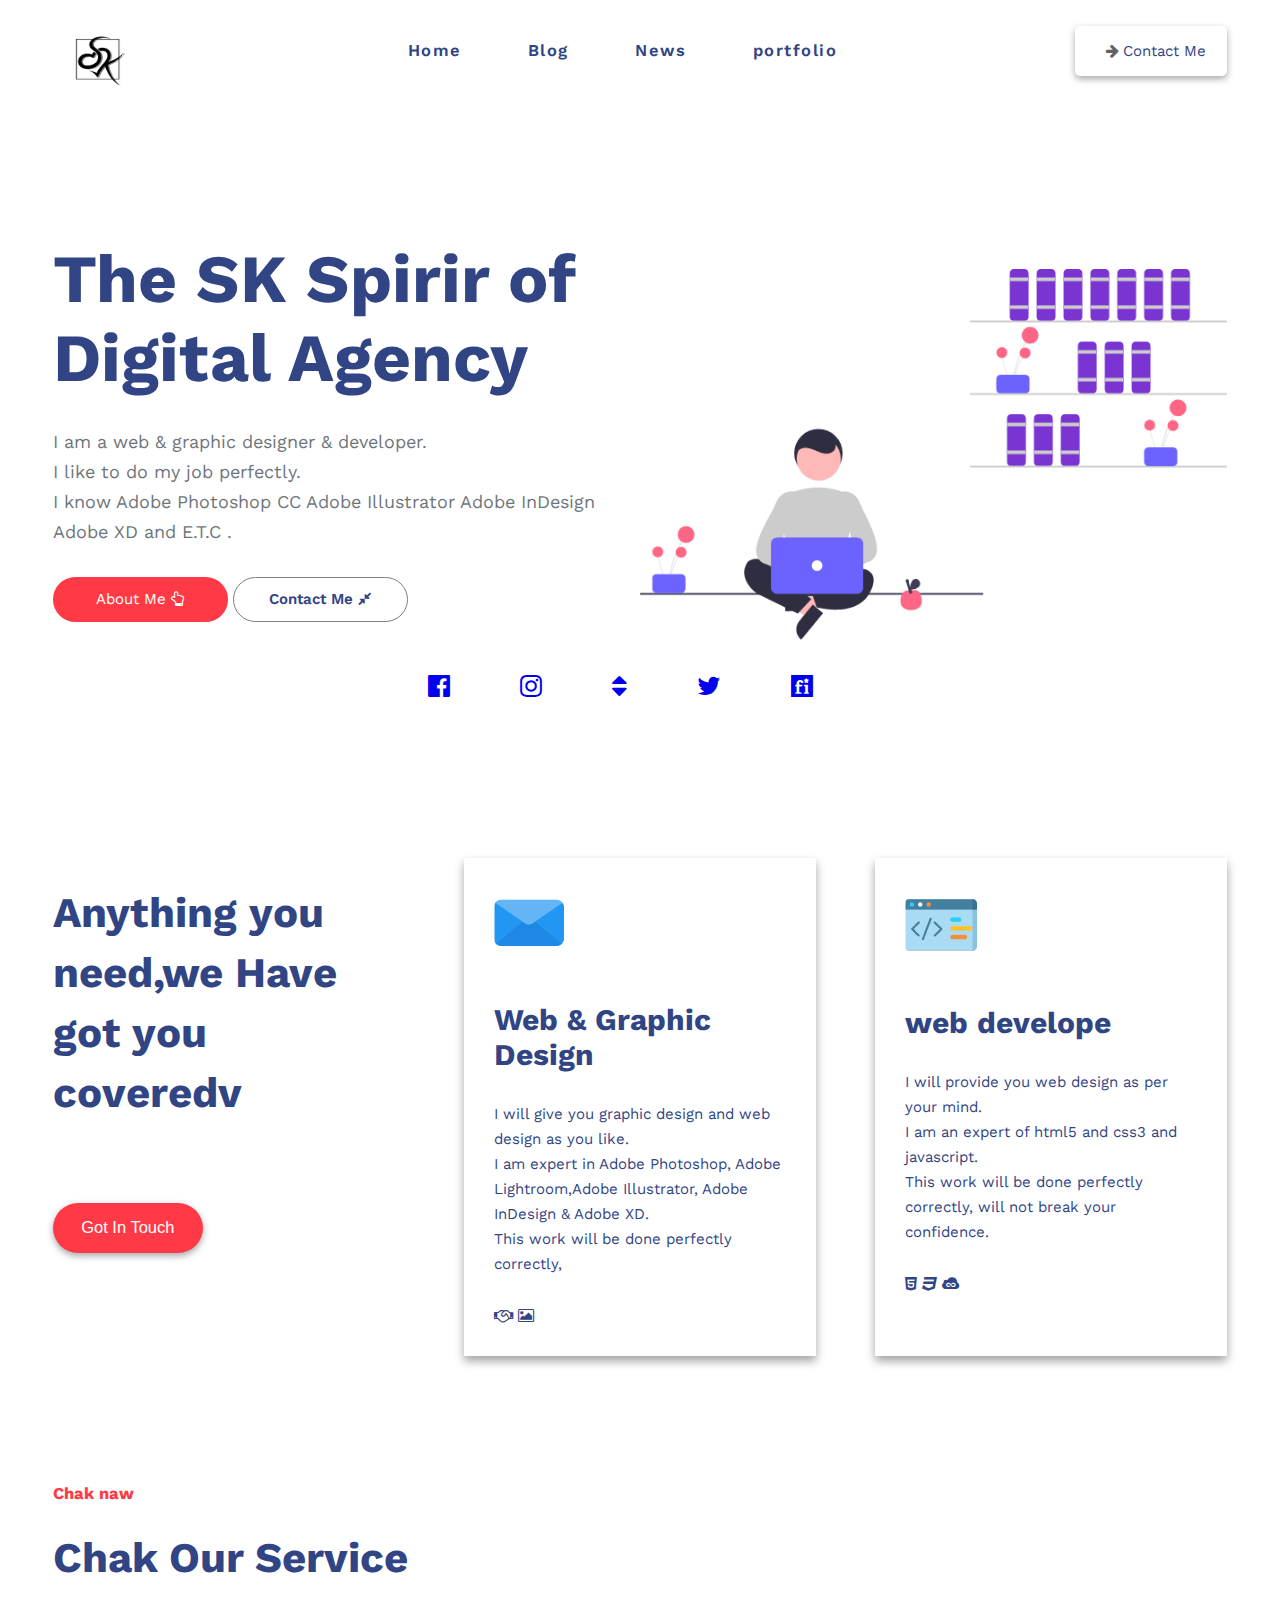
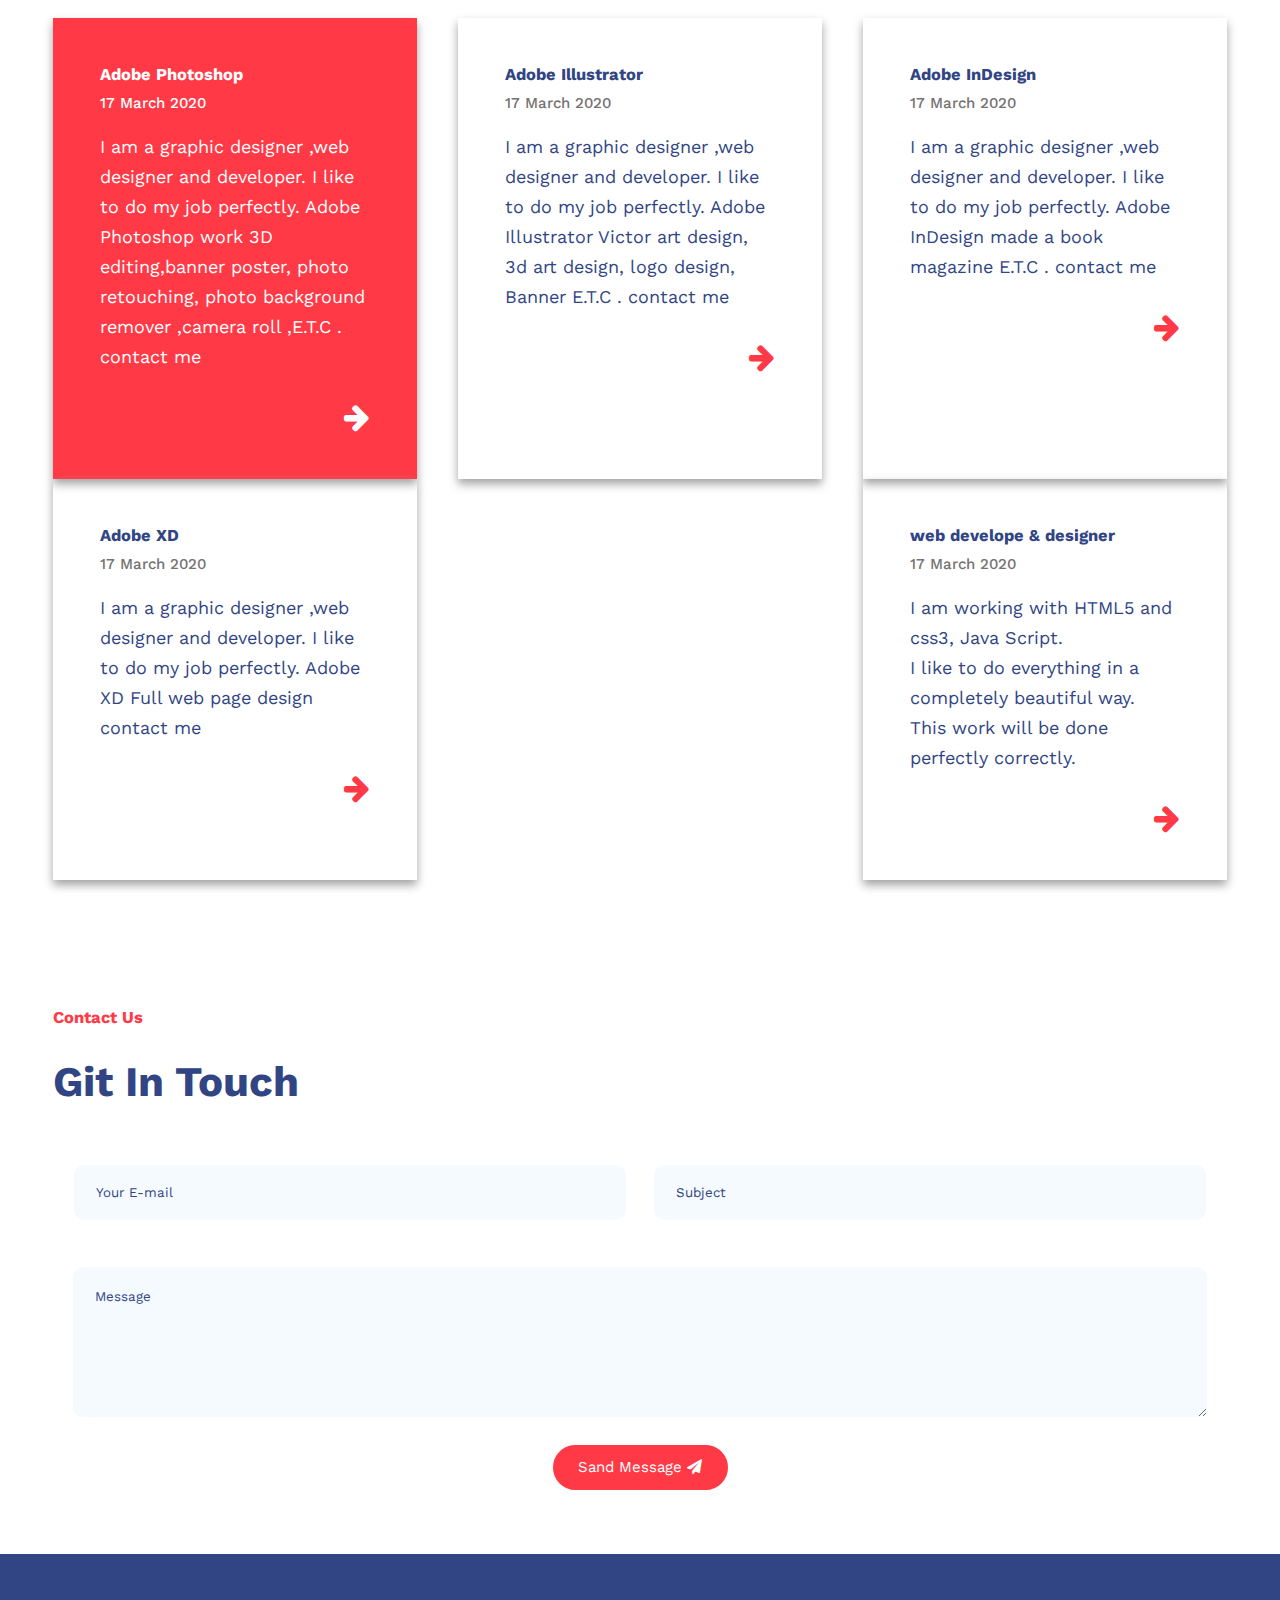
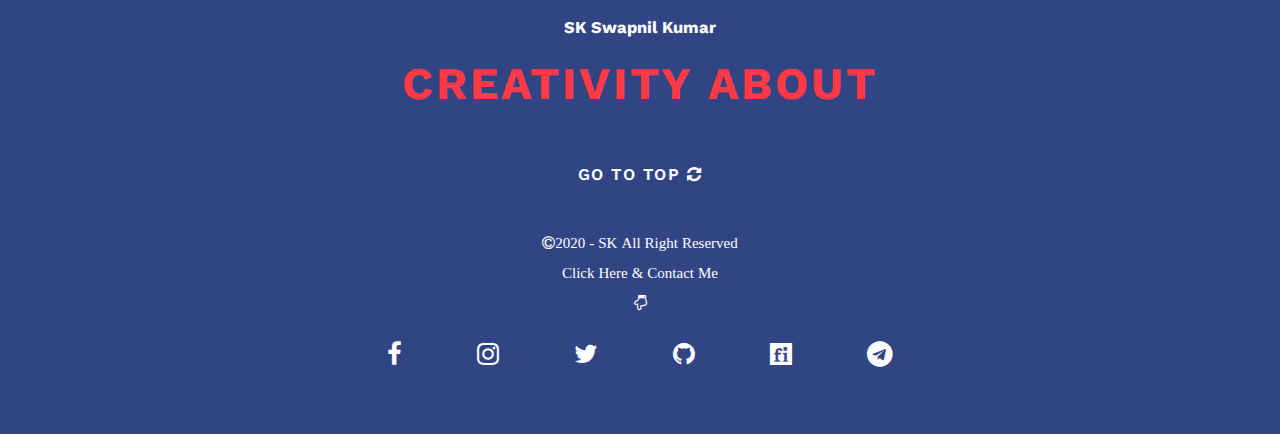
==== index.html @ 05c3239b "designe sk" ====
<!DOCTYPE html>
<html lang="en">

<head>
    <meta charset="UTF-8">
    <meta name="viewport" content="width=device-width, initial-scale=1.0">
    <title>skswapnilkumar</title>
    <link
        href="https://fonts.googleapis.com/css2?family=Work+Sans:ital,wght@0,100;0,200;0,300;0,400;0,500;0,531;0,600;0,700;0,800;0,900;1,100;1,200;1,300;1,400;1,500;1,531;1,600;1,700;1,800;1,900&display=swap"
        rel="stylesheet">
    <link rel="stylesheet" href="https://stackpath.bootstrapcdn.com/font-awesome/4.7.0/css/font-awesome.min.css">
    <link rel="stylesheet" href="style.css">
</head>

<body>
    <!--Header Start-->
    <header class="container">
        <!--Navigation starts-->
        <nav class="navigation inner flex">
            <div class="logo-box">
                <img src="logoblck.png" class="logo">
            </div>


            <div class="menu-box">
                <ul class="menu flex">
                    <li class="red"> <a href="index.html">Home</a> </li>
                    <li class=" red"> <a href="Blog.html">Blog</a> </li>
                    <li class="red"> <a href="News.html">News</a> </li>
                    <li class="red"> <a href="portfolio.html">portfolio</a> </li>
                </ul>
            </div>

            <div class=" search-box">
                <button class="btn"> <span class="fa fa-arrow-right aero"> <a
                            href="https://www.facebook.com/profile.php?id=100008348530174" target="-blank"">Contact
                            Me</a>
                    </span></button>
            </div>

            <button class=" fa fa-bars toggle"></button>

        </nav>


        <!--Navigation End-->


        <!--Banner Starts-->
        <section class="Banner inner flex">
            <div class="box box1">
                <h1>The SK Spirir of <br>Digital Agency</h1>
                <p>I am a web & graphic designer & developer. <br>
                    I like to do my job perfectly.<br>
                    I know Adobe Photoshop CC Adobe Illustrator Adobe InDesign Adobe XD and E.T.C .
                </p>
                <button class="btn1"> <a href="#">About Me <samp><i class="fa fa-hand-o-up"
                                aria-hidden="true"></i></samp> </a> </button>
                <button class="btn1 btn2"> <a href="https://www.facebook.com/profile.php?id=100008348530174"
                        target="-blank""> Contact Me <samp><i class=" fa fa-compress" aria-hidden="true"></i></samp></a>
                </button>
            </div>
            <div class=" box">
                <img src="profile.png" class="Banner-image" alt="profile">
            </div>
            <div class="social-1">
                <a href="https://www.facebook.com/profile.php?id=100008348530174" target="-blank"><span
                        class=" fa fa-facebook-official social"></span></a>
                <a href="https://www.instagram.com/kumar_sk_7/" target="-blank"><span
                        class=" fa fa-instagram social"></span></a></span>
                <a href="#" target="-blank"><span class=" fa fa-sort social"></span></a></span>
                <a href="https://twitter.com/Swapnil23312034" target="-blank"><span
                        class=" fa fa-twitter social"></span></a></span>
                <a href="https://www.fiverr.com/swapnilkumar671?up_rollout=true" target="-blank"><span
                        class=" fa fa-fonticons social"></span></a></span>
            </div>
        </section>
        <!--Banner End-->
    </header>
    <!--Header End here-->

    <!--Three Section Starts-->
    <section class="three-section inner flex">
        <div class="box">
            <h2>Anything you need,we Have got you coveredv</h2>
            <button class="btn"> <a href="#"> Got In Touch</a></button>
        </div>
        <div class="box box-2">
            <img src="email-1.png" class="two-image" alt="">
            <h3>Web & Graphic <br> Design</h3>
            <p>I will give you graphic design and web design as you like. <br> I am expert in Adobe Photoshop, Adobe
                Lightroom,Adobe Illustrator, Adobe InDesign & Adobe XD. <br>
                This work will be done perfectly correctly,
            </p>
            <samp><i class="fa fa-handshake-o" aria-hidden="true"></i></samp>
            <span><i class="fa fa-picture-o" aria-hidden="true"></i></span>
        </div>
        <div class="box box-2">
            <img src="email-2.png" class="two-image" alt="">
            <h3>web develope</h3>
            <p>I will provide you web design as per your mind. <br>
                I am an expert of html5 and css3 and javascript. <br>
                This work will be done perfectly correctly, will not
                break your confidence.</p>
            <span><i class="fa fa-html5" aria-hidden="true"></i></span>
            <span><i class="fa fa-css3" aria-hidden="true"></i></span>
            <span><i class="fa fa-jsfiddle" aria-hidden="true"></i></span>
        </div>
    </section>
    <!--Three Section End-->


    <!--Three-section starts-->
    <section class="three-section inner">
        <h5 class="red-font">Chak naw</h5>
        <h2>Chak Our Service</h2>
        <div class="three-box2 flex">
            <div class="three-box red-box">
                <h5>Adobe Photoshop</h5>
                <h6>17 March 2020</h6>
                <p>I am a graphic designer ,web designer and developer.
                    I like to do my job perfectly.
                    Adobe Photoshop work 3D editing,banner poster, photo retouching, photo background remover ,camera
                    roll ,E.T.C .
                    contact me</p>
                <span class="fa fa-arrow-right aero-right"></span>
            </div>
            <div class="three-box">
                <h5>Adobe Illustrator</h5>
                <h6>17 March 2020</h6>
                <p>I am a graphic designer ,web designer and developer.
                    I like to do my job perfectly.
                    Adobe Illustrator Victor art design, 3d art design, logo design, Banner E.T.C .
                    contact me</p>
                <span class="fa fa-arrow-right aero-right"></span>
            </div>

            <div class="three-box">
                <h5>Adobe InDesign</h5>
                <h6>17 March 2020</h6>
                <p>I am a graphic designer ,web designer and developer.
                    I like to do my job perfectly.
                    Adobe InDesign made a book magazine E.T.C .
                    contact me</p>
                <span class="fa fa-arrow-right aero-right"></span>
            </div>
            <div class="three-box">
                <h5>Adobe XD</h5>
                <h6>17 March 2020</h6>
                <p>I am a graphic designer ,web designer and developer.
                    I like to do my job perfectly.
                    Adobe XD Full web page design
                    contact me</p>
                <span class="fa fa-arrow-right aero-right"></span>
            </div>
            <div class="three-box">
                <h5>web develope & designer</h5>
                <h6>17 March 2020</h6>
                <p>I am working with HTML5 and css3, Java Script.<br>I like to
                    do
                    everything in a completely beautiful way. <br>
                    This work will be done perfectly correctly.</p>
                <span class="fa fa-arrow-right aero-right"></span>
            </div>
        </div>
    </section>
    <!--Three-section End-->
    <!--From-section starts-->
    <section class="contact three-section inner">
        <div class="contact-text">
            <h5 class="red-font">Contact Us</h5>
            <h2>Git In Touch</h2>
        </div>
        <div class="form-section">
            <form action="#">
                <input type="text" placeholder="Your E-mail" class="contact-box">
                <input type="text" placeholder="Subject" class="contact-box">
                <textarea placeholder="Message" class="contact-box message-box"></textarea>
            </form>
        </div>
        <button class="btn1 send"> <a href="https://www.facebook.com/profile.php?id=100008348530174"
                target="-blank"">Sand Message <samp><i class=" fa fa-paper-plane" aria-hidden="true"></i></samp> </a>
        </button>
    </section>
    <!--From-section End-->


    <!--footer box starts-->
    <footer>
        <div class=" footer-box inner">
            <h5>SK Swapnil Kumar</h5>
            <h3>CREATIVITY ABOUT</h3>
            <ul class="footer-list flex">
                <li class="red"> <a href="#">GO TO TOP <samp><i class="fa fa-refresh" aria-hidden="true"></i></samp></a>
                </li> <br> <br>


            </ul>
            <h6>
                <span<i class="fa fa-copyright" aria-hidden="true"></i>2020 - SK All Right Reserved</span>
                    <br> <br>
                    Click
                    Here & Contact Me<br> <br>
                    <span><i class="fa fa-hand-o-down" aria-hidden="true"></i></span>
            </h6>
            <a href="https://www.facebook.com/profile.php?id=100008348530174" target="-blank"><span
                    class=" fa fa-facebook social"></span></a>
            <a href="https://www.instagram.com/kumar_sk_7/" target="-blank"><span
                    class=" fa fa-instagram social"></span></a></span>
            <a href="https://twitter.com/Swapnil23312034" target="-blank"><span
                    class=" fa fa-twitter social"></span></a></span>
            <a href="https://github.com/skswapnilkumar" target="-blank"><span
                    class=" fa fa-github social"></span></a></span>
            <a href="https://www.fiverr.com/swapnilkumar671?up_rollout=true" target="-blank"><span
                    class=" fa fa-fonticons social"></span></a></span>
            <a href="https://t.me/Swapnil_kumar_7" target="-blank"><span
                    class=" fa fa-telegram social"></span></a></span>

        </div>
    </footer>
    <!--footer box End-->
    <script src="https://code.jquery.com/jquery-3.5.1.min.js"></script>
    <script src="jquery-3.5.1.js"></script>
</body>

</html>
---- style.css ----
body {
    margin: 0;
    padding: 0;
    font-family: 'Work Sans', sans-serif;
}

h1,
h2,
h3,
h4,
h5,
h6,
p {
    margin: 0;
}

* {
    box-sizing: border-box;
}

html {
    font-size: 15px;
}

.flex {
    display: flex;
    justify-content: space-between;
    flex-wrap: wrap;
}

.inner {
    max-width: 1200px;
    margin: 0 auto;
}

/*Heder starts*/

.container {
    width: 100%;
}

/*Navigation starts*/
.navigation {
    padding: 2% 1%;
    color: #314584;
    position: relative;
}

.logo-box {
    width: 10%;
}

.menu-box {
    width: 40%;
}

.search-box {
    width: 13%;
}


.search-box a {
    text-decoration: none;
    font-family: 'Work Sans', sans-serif;
    color: #314584;
    transition: 0.5s;
}

.search-box ul a:hover {
    color: #ff3946;
}

.logo {
    width: 95px;
    height: 50px;
    margin-top: 10px;
    transition: 0.5s;
}

.logo:hover {
    transform: translateY(-15px);
}

ul {
    padding: 0;
}

li {
    list-style-type: none;
    padding: 0 20px;
    font-weight: 600;
    font-size: 1.1rem;
    letter-spacing: 1.5px;
}

.flex li a {
    text-decoration: none;
    color: #314584;
    transition: 0.5s;
}

.flex ul li a:hover {
    color: #ff3946;
}

.btn {
    width: 100%;
    height: 50px;
    background-color: transparent;
    color: #616161;
    border: none;
    box-shadow: 0 3px 7px 0 #aaa9a9;
    border-radius: 5px;
    font-size: 1.1rem;
    font-weight: 600;
    transition: 0.5s;
}

.btn:hover {
    transform: translateY(-15px);
    color: #ff3946;
}

.aero {
    font-size: 1rem;
    padding-left: 10px;
}

.red {
    color: #ff3946;
}

.toggle {
    color: #314584;
    font-size: 35px;
    background-color: transparent;
    border: none;
    position: absolute;
    right: 0;
    top: 22px;
    display: none;
}

.social-1 {
    display: flex;
    justify-content: center;
    padding-left: 29%;
}

/*Navigation End*/
/*Banner starts here*/

.Banner {
    padding: 5% 1%;
    color: #314584;
}

.box {
    width: 50%;
}

.btn1 a {
    text-decoration: none;
    color: #fff;
    font-family: 'Work Sans', sans-serif;
}

.btn1 a:hover {
    color: #314584;
}

.box .btn2 a {
    text-decoration: none;
    color: #314584;
    font-family: 'Work Sans', sans-serif;
}

.box .btn2 a:hover {
    color: #ff3946;
}

.box1 {
    padding-top: 60px;
}

.box h1 {
    font-size: 4.5rem;
}

.box p {
    font-size: 1.2rem;
    color: #6e757a;
    padding: 30px 0;
    line-height: 30px;
}

.Banner-image {
    width: 100%;
    padding-top: 90px;
}

.btn1 {
    width: 175px;
    height: 45px;
    background-color: #ff3946;
    border: 2px solid #ff3946;
    color: #fff;
    font-size: 1rem;
    border-radius: 30px;
    outline: none;
    transition: 0.5s;
}

.btn1:hover {
    transform: translateY(-15px);
}

.btn2 {
    background-color: transparent;
    color: #314584;
    border: 1px solid gray;
    font-weight: 600;
    transition: 0.5s;
}

.btn2:hover {
    transform: translateY(-15px);
}

/*Banner End*/
/*heder starts End*/



/*three scetion starts*/
.box a {
    text-decoration: none;
    color: #fff;
}

.box a:hover {
    color: #314584;
}

.three-section {
    color: #314584;
    padding: 5% 1%;
}

.three-section .box {
    width: 30%;
}

.three-section .box-2 {
    box-shadow: 0 5px 9px 0 #a3a2a2;
    padding: 30px;
}

.three-section h2 {
    font-size: 2.8rem;
    line-height: 4rem;
}

.three-section .btn {
    width: 150px;
    height: 50px;
    border-radius: 50px;
    margin-top: 50px;
    font-size: 1.1rem;
    font-weight: 500;
    background-color: #ff3946;
    color: #fff;
}

.three-section .box-2 h3 {
    font-size: 2rem;
    padding-top: 40px;
}

.three-section .box-2 p {
    font-size: 1rem;
    line-height: 25px;
    color: #314584;
}

/*three scetion end*/


/*two scetion starts*/

.tow-section {
    padding: 5% 1%;
}

.tow-box {
    width: 50%;
    color: #314584;
}

.about {
    width: 75%;
}

.tow-box h5 {
    font-size: 1.1rem;
    color: #314584;
}

.tow-box h2 {
    font-size: 2.8rem;
    padding: 25px 0 30px 0;
}

.tow-box p {
    font-size: 1.2rem;
    line-height: 30px;
}

.tow-box .aero {
    font-size: 30px;
    padding-top: 30px;
}

.text {
    padding: 10px;
}

/*two section end*/



/*images starts*/

.images {
    padding: 5% 1%;
    text-align: center;
}

.images p {
    font-size: 1.2rem;
    font-weight: 700;
    color: #ff3946;
}

.img-box {
    width: 31%;
    margin: 40px 0;
}

/*images End*/


/*--three-section--*/


.three-section .red-font {
    font-size: 1.1rem;
    color: #ff3946;
}

.three-section h2 {
    font-size: 2.8rem;
    padding: 25px 0 30px 0;
}

.three-box {
    width: 31%;
    padding: 4%;
    box-shadow: 0 5px 9px 0 #a3a2a2;
}

.three-box h5 {
    font-size: 1.1rem;
}

.three-box h6 {
    font-size: 1rem;
    font-weight: 500;
    color: #747272;
    padding: 10px 0 20px 0;
}

.three-box p {
    font-size: 1.2rem;
    line-height: 30px;
    padding-bottom: 30px;
}

.red-box {
    color: #fff;
    background-color: #ff3946;
}


.red-box h6 {
    color: #fff;
}

.three-box .aero-right {
    color: #ff3946;
    font-size: 2rem;
    display: flex;
    flex-direction: row-reverse;
}

.red-box .aero-right {
    color: #fff;
}

/*--three-section end--*/

/*--From-section starts-*/



.contact {
    text-align: center;
}

.contact-text {
    text-align: left;
}

.contact-box {
    width: 47%;
    height: 55px;
    border: none;
    border-radius: 10px;
    background-color: #f4fafe;
    margin: 2% 1%;
}

.message-box {
    width: 96.5%;
    height: 150px;
    border: none;
}

::placeholder {
    color: #314584;
    padding-left: 20px;
    font-family: 'Work Sans', sans-serif;
}

.message-box::placeholder {
    padding-top: 20px;
}

.form-section {
    width: 100%;
    text-align: center;
}

/*From-section End*/


/*footer box starts*/



footer {
    background-color: #314584;
    color: #fff;
    text-align: center;
    padding: 5% 0 3% 0;
}

.footer-box h5 {
    font-size: 1.1rem;
}

.footer-box h3 {
    font-size: 3rem;
    color: #ff3946;
    padding: 20px 0;
    letter-spacing: 3px;
}

.footer-list {
    display: flex;
    justify-content: center;

}

.footer-list li {
    padding: 1rem;
    padding-top: 20px;
    font-weight: 600;
}

.footer-box h6 {
    font-size: 1rem;
    padding-top: 20px;
    font-weight: 500;
}

.social {
    font-size: 1.7rem;
    padding: 30px 35px;
    transition: 0.5s;
}

.social:hover {
    transform: translateY(-15px);
}

.footer-list li a {
    color: #fff;
    transition: 0.5s;
}

.footer-list li a:hover {
    color: #ff3946;
}

.footer-box a {
    color: #fff;
}

/*footer box end*/
@media only screen and (max-width:1000px) {
    .toggle {
        display: block;
        width: 50px;
    }

    .menu-box {
        width: 100%;
        position: absolute;
        left: 0;
        top: 60px;
    }

    .menu-box ul {
        display: none;
    }

    .search-box {
        display: none;
    }

    .Banner {
        padding: 7% 1% 5% 1%;
    }

    .box1 {
        padding-top: 25px;
    }

    .box,
    .three-section .box,
    .two-box,
    .three-box2 .red-box {
        width: 100%;
        text-align: center;
        margin-top: 30px;
    }

    .three-section .box-2,
    .three-box {
        width: 48%;
        margin-top: 50px;
    }

    .img-box {
        width: 48%;
        margin: 17px 0;
    }

    .images p {
        padding-top: 20px;
    }

    .three-section,
    .three-section .red-font,
    .three-section h2 {
        text-align: center;
    }

    .tow-box h2,
    .three-section h2 {
        padding: 5px;
    }

    .Banner-image,
    .about {
        width: 80%;
    }

    .social-1 {
        display: none;
    }
}

@media only screen and (max-width:700px) {

    .three-section .box-2,
    .three-box {
        width: 100%;
    }

    .contact-box {
        width: 96.5%;
    }

    .menu-box ul {
        justify-content: flex-start;
    }

    .menu-box li {
        padding-right: 8%;
    }

    .social-1 {
        display: none;
    }
}

@media only screen and (max-width:410px) {
    .box1 {
        padding-top: 50px;
    }

    .img-box {
        width: 100%;
    }

    .box h1 {
        font-size: 3.9rem;
    }

    .toggle {
        top: 12px;
    }

    .menu-box li {
        padding: 1% 3%;
    }

    .footer-list li {
        padding: 1% 3%;

    }

    .social {
        font-size: 2.4rem;
    }

    .social-1 {
        display: none;
    }
}
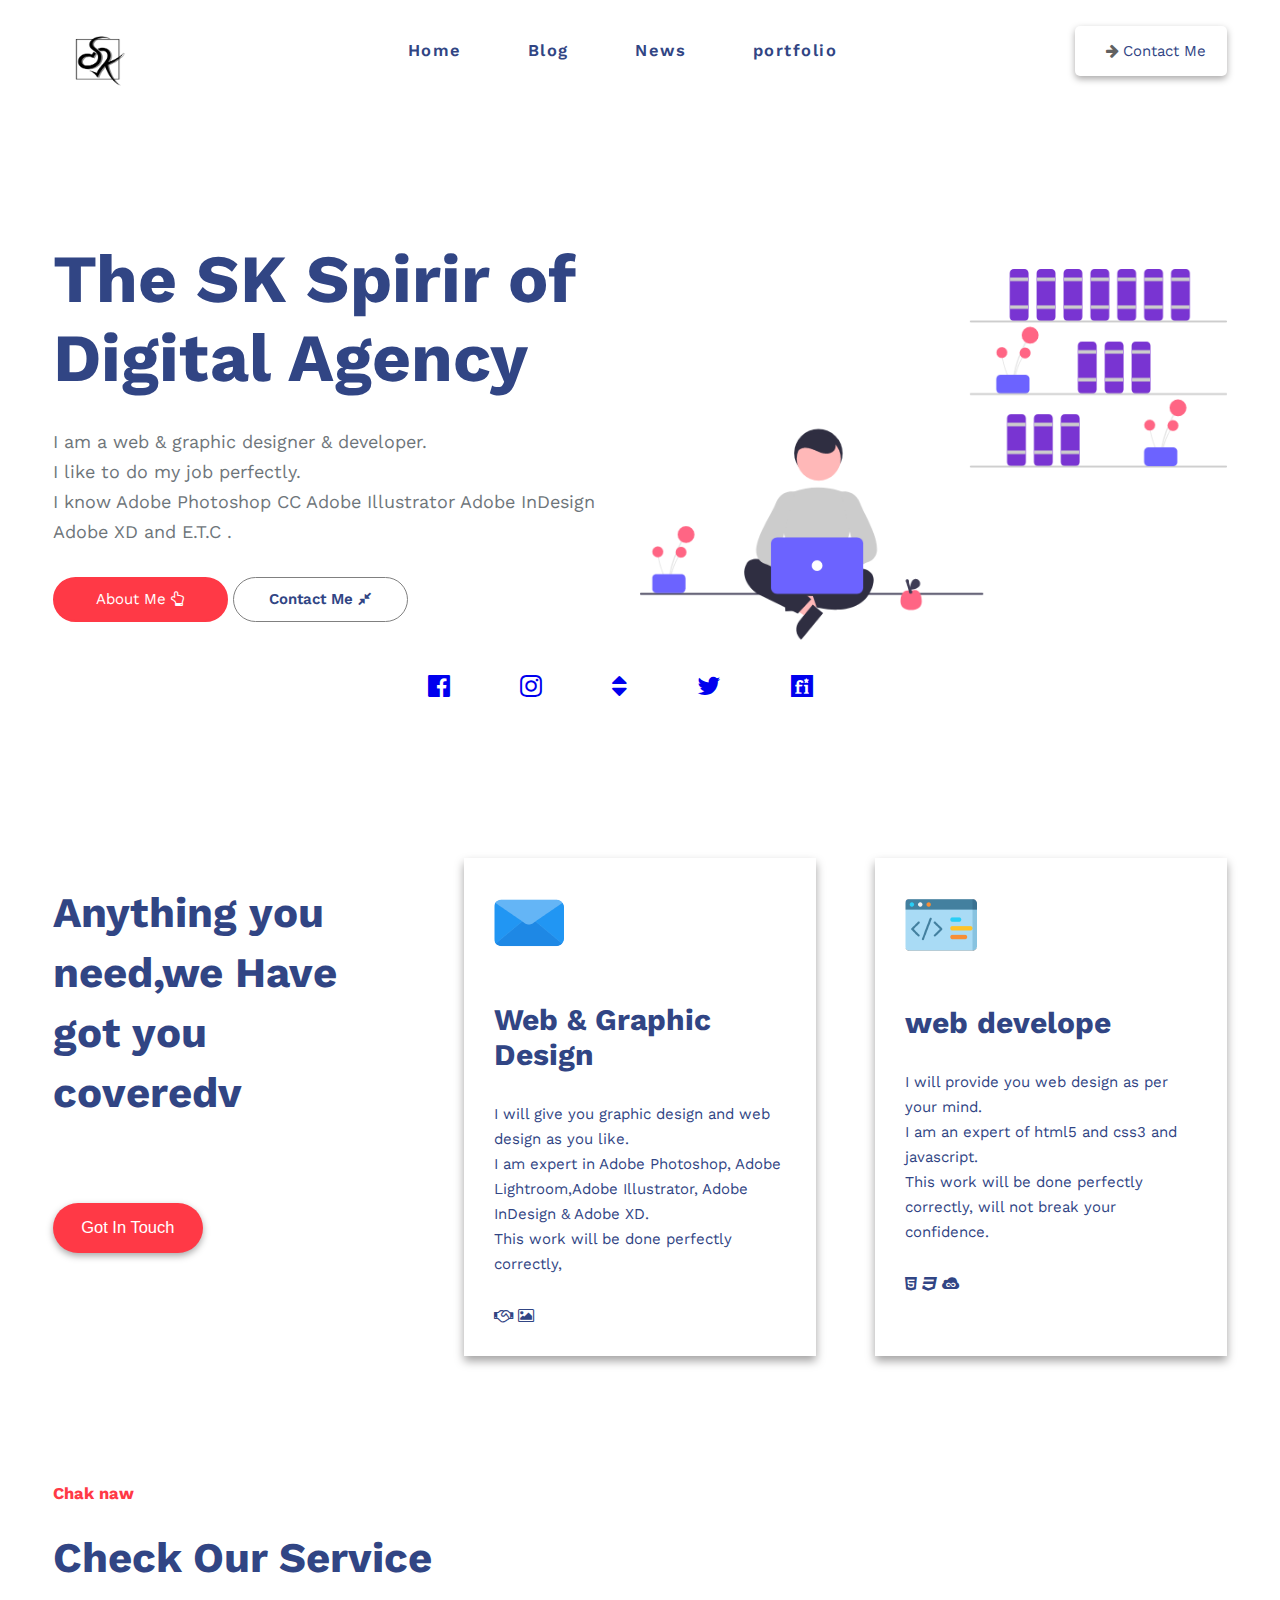
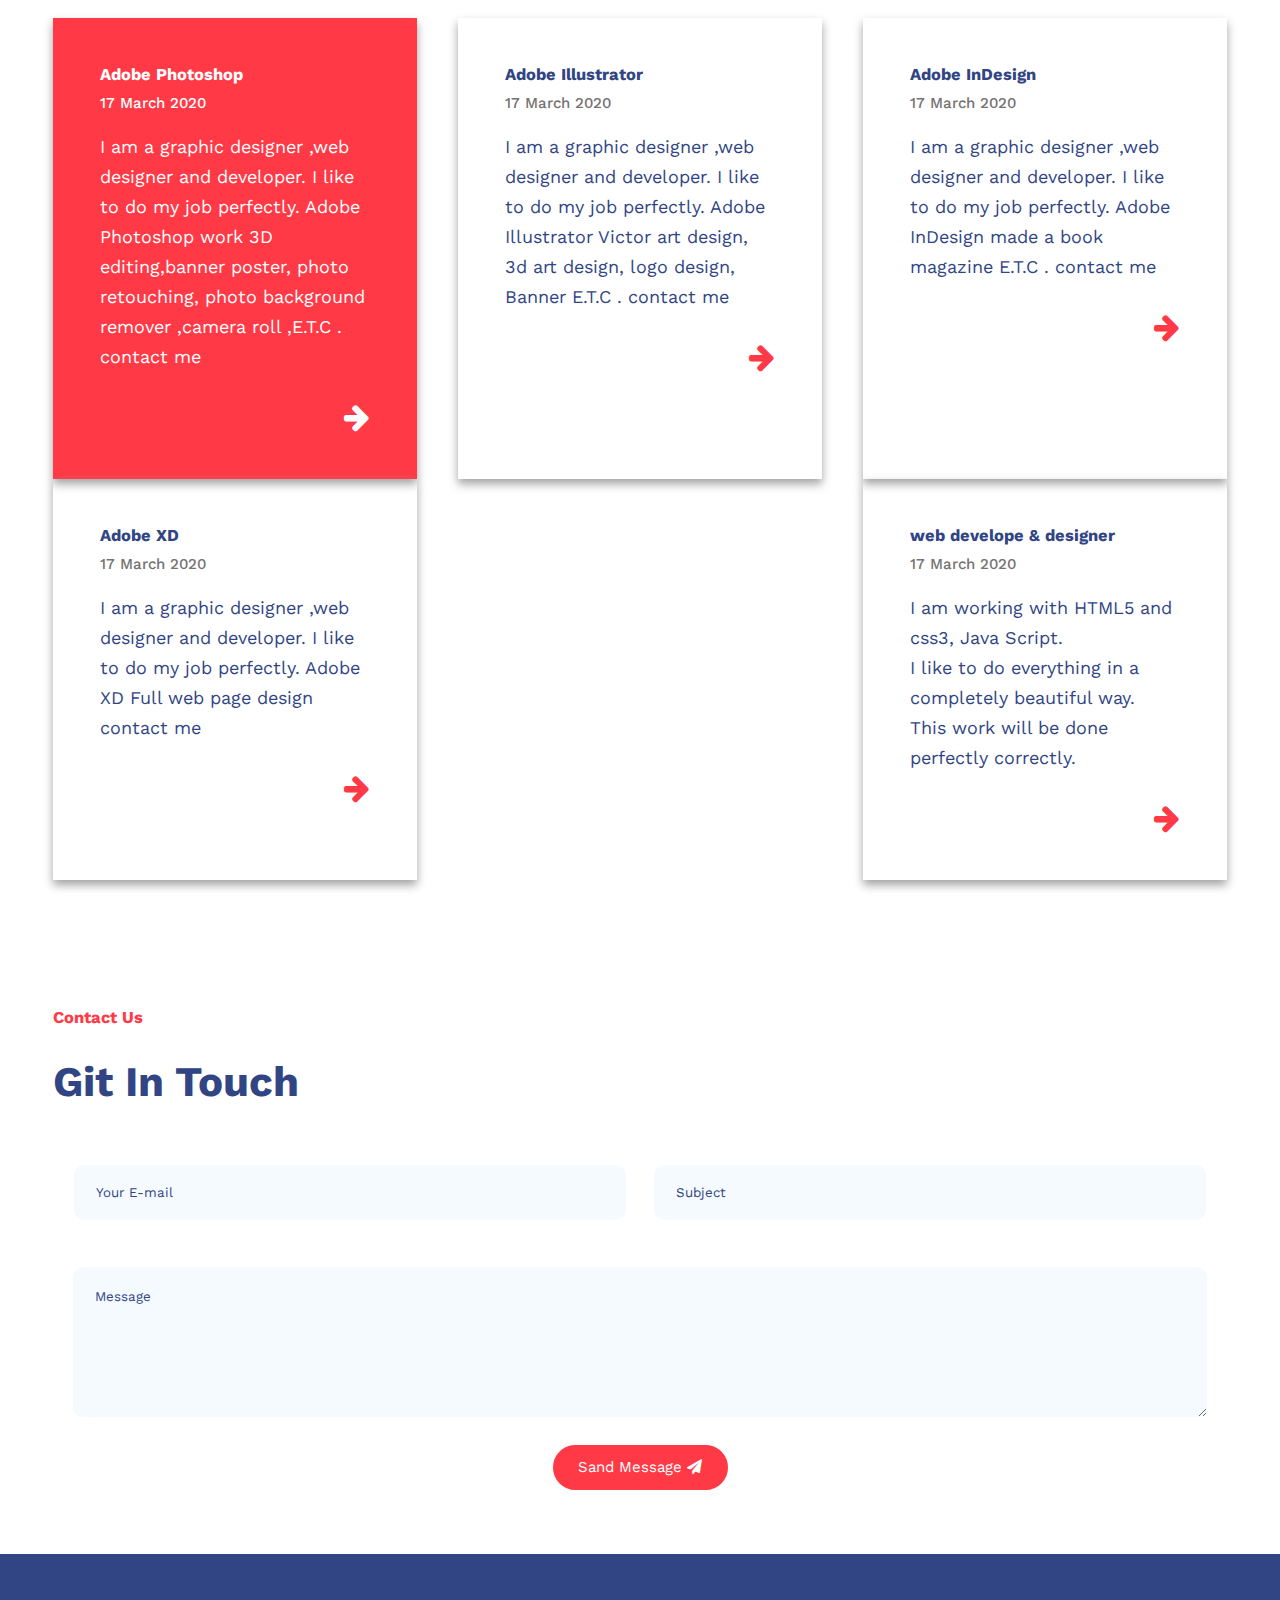
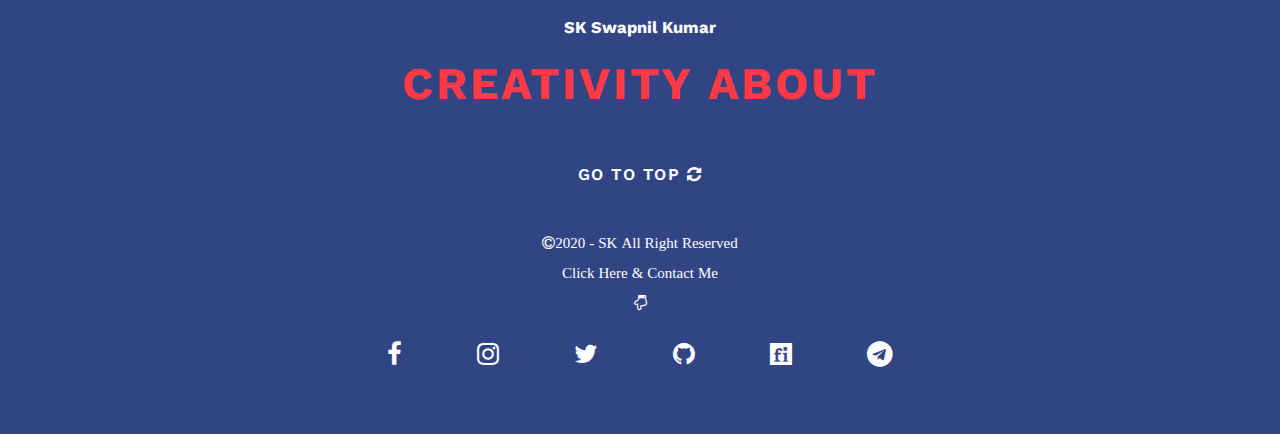
==== commit 8aa6d985: "check" ====
--- a/index.html
+++ b/index.html
@@ -113,7 +113,7 @@
     <!--Three-section starts-->
     <section class="three-section inner">
         <h5 class="red-font">Chak naw</h5>
-        <h2>Chak Our Service</h2>
+        <h2>Check Our Service</h2>
         <div class="three-box2 flex">
             <div class="three-box red-box">
                 <h5>Adobe Photoshop</h5>
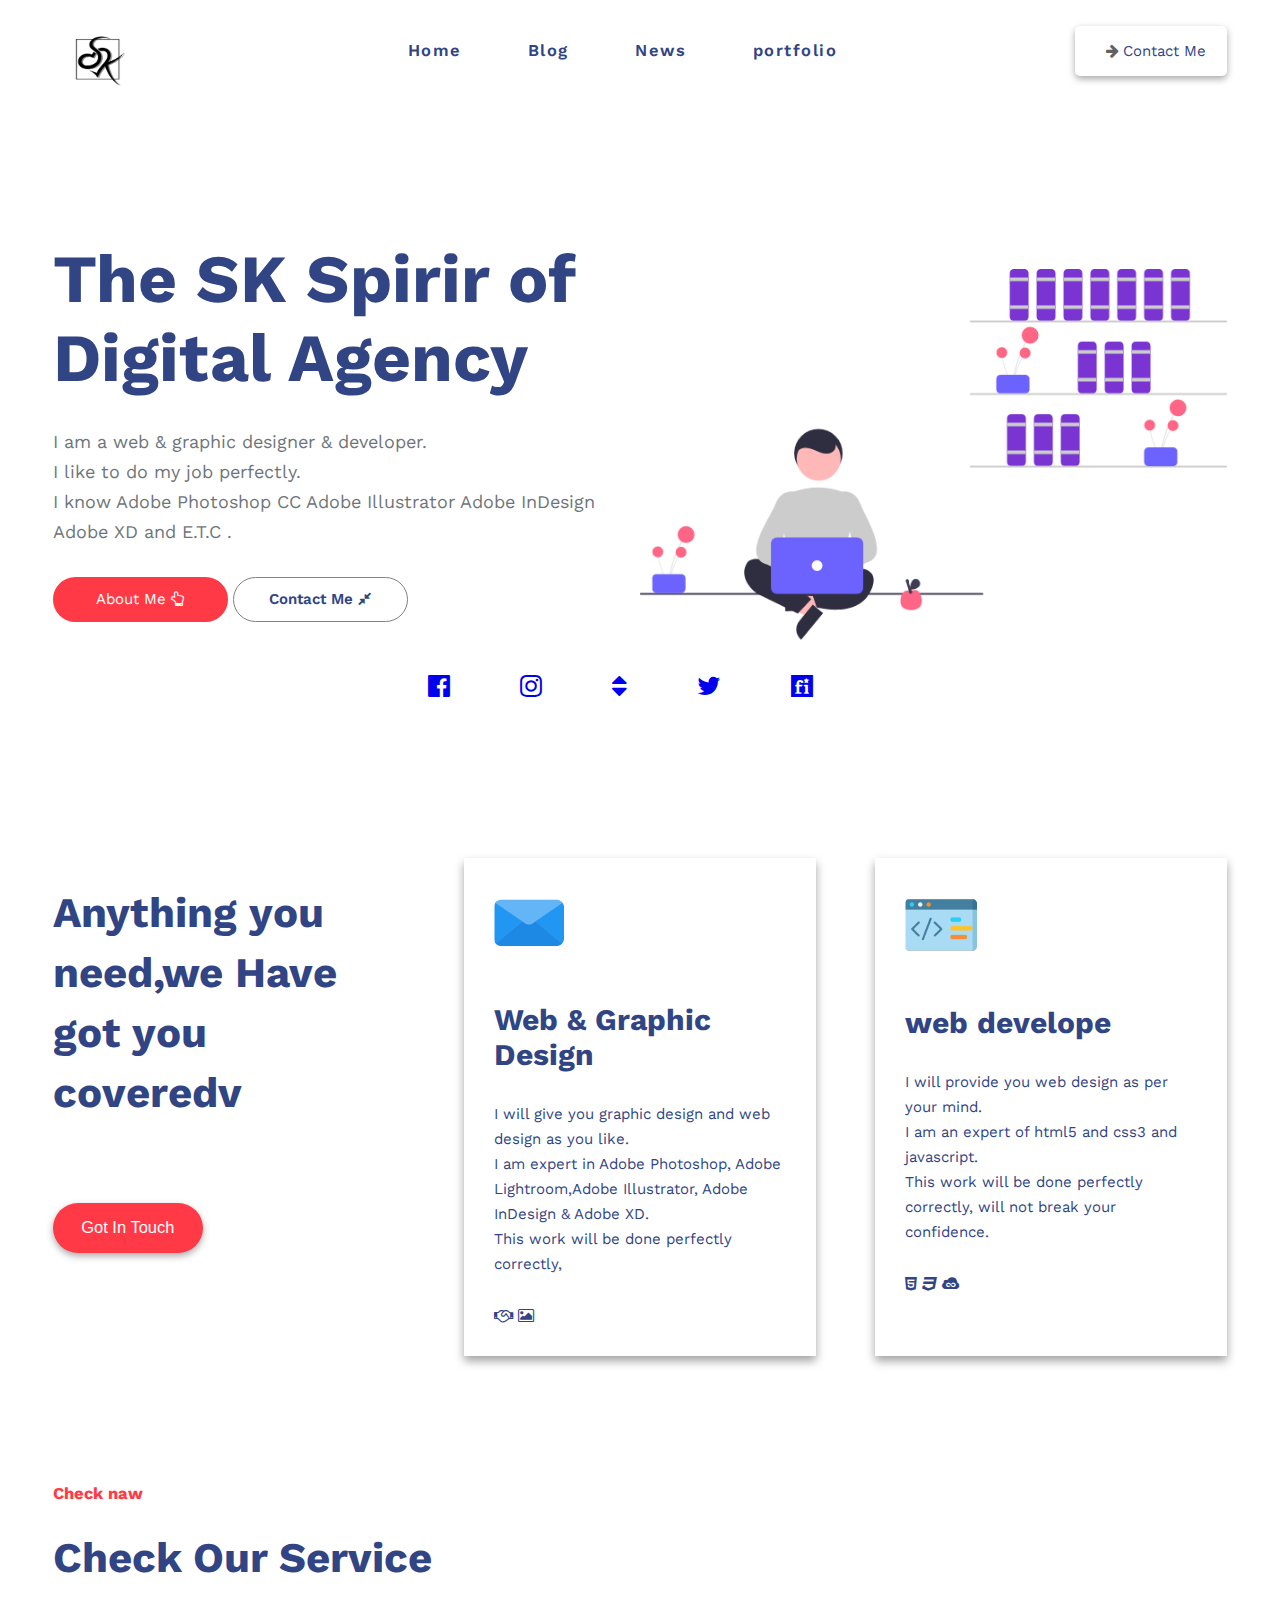
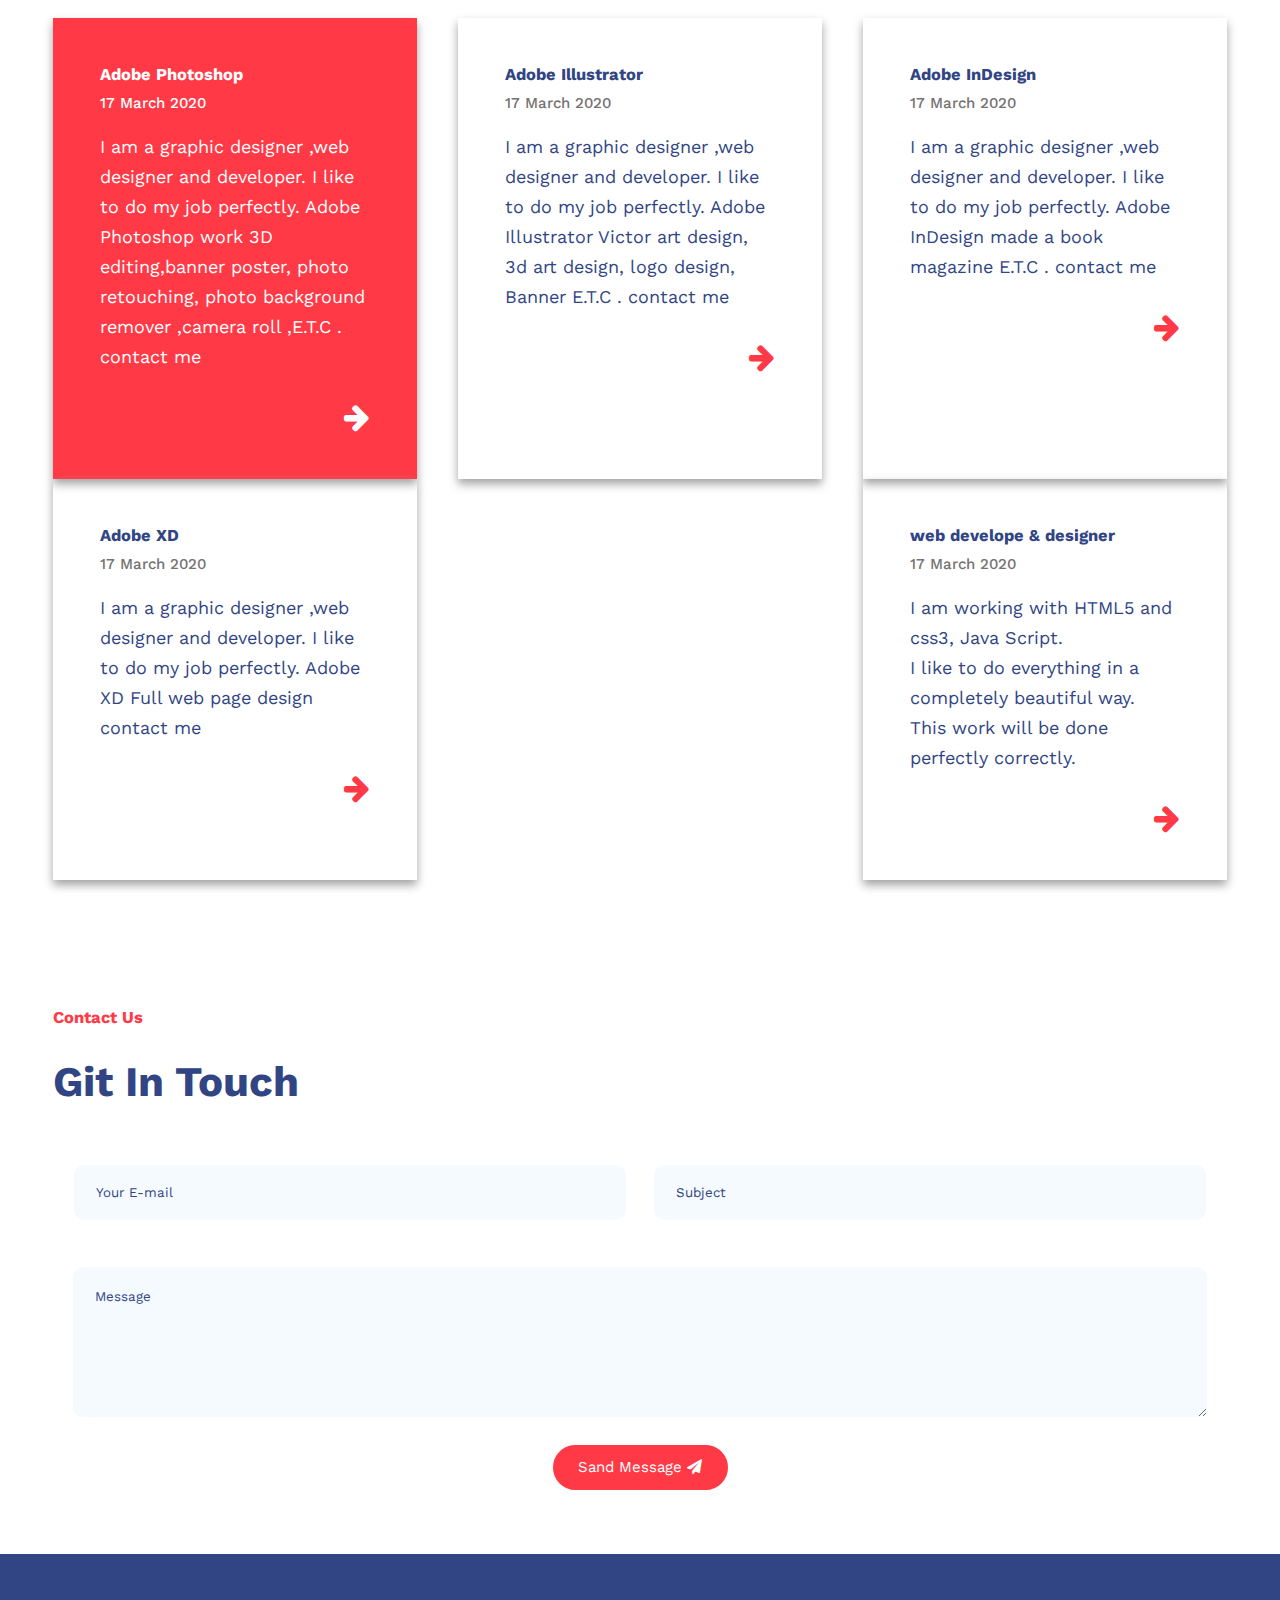
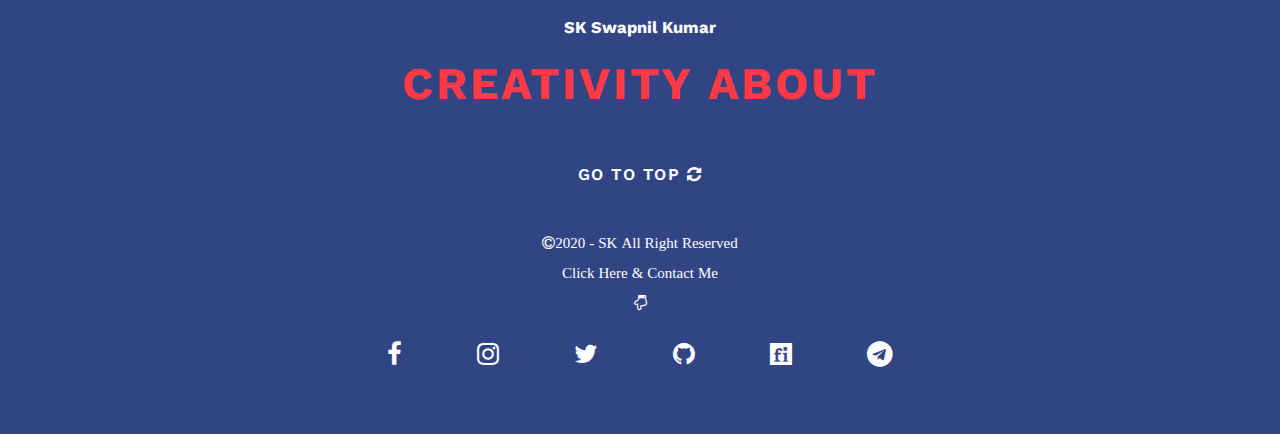
==== commit ed8f0a3b: "check" ====
--- a/index.html
+++ b/index.html
@@ -112,7 +112,7 @@
 
     <!--Three-section starts-->
     <section class="three-section inner">
-        <h5 class="red-font">Chak naw</h5>
+        <h5 class="red-font">Check naw</h5>
         <h2>Check Our Service</h2>
         <div class="three-box2 flex">
             <div class="three-box red-box">
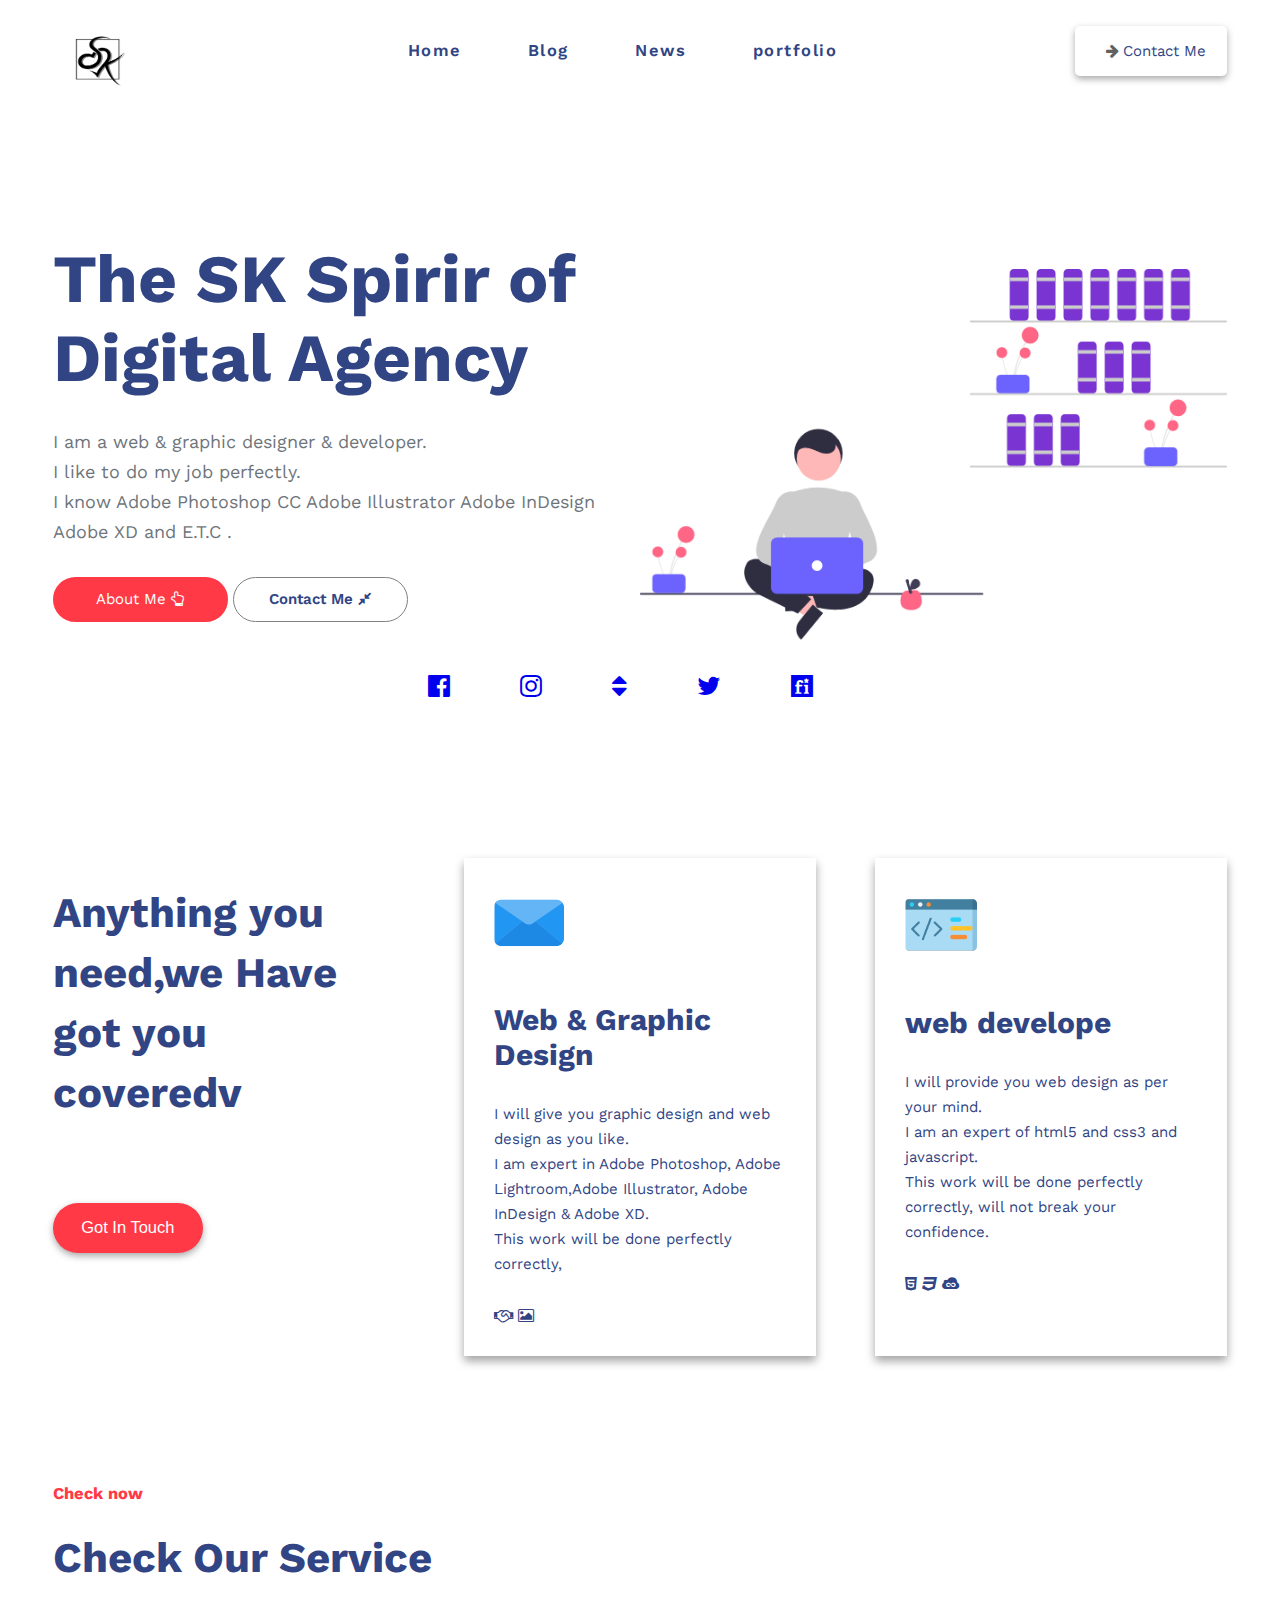
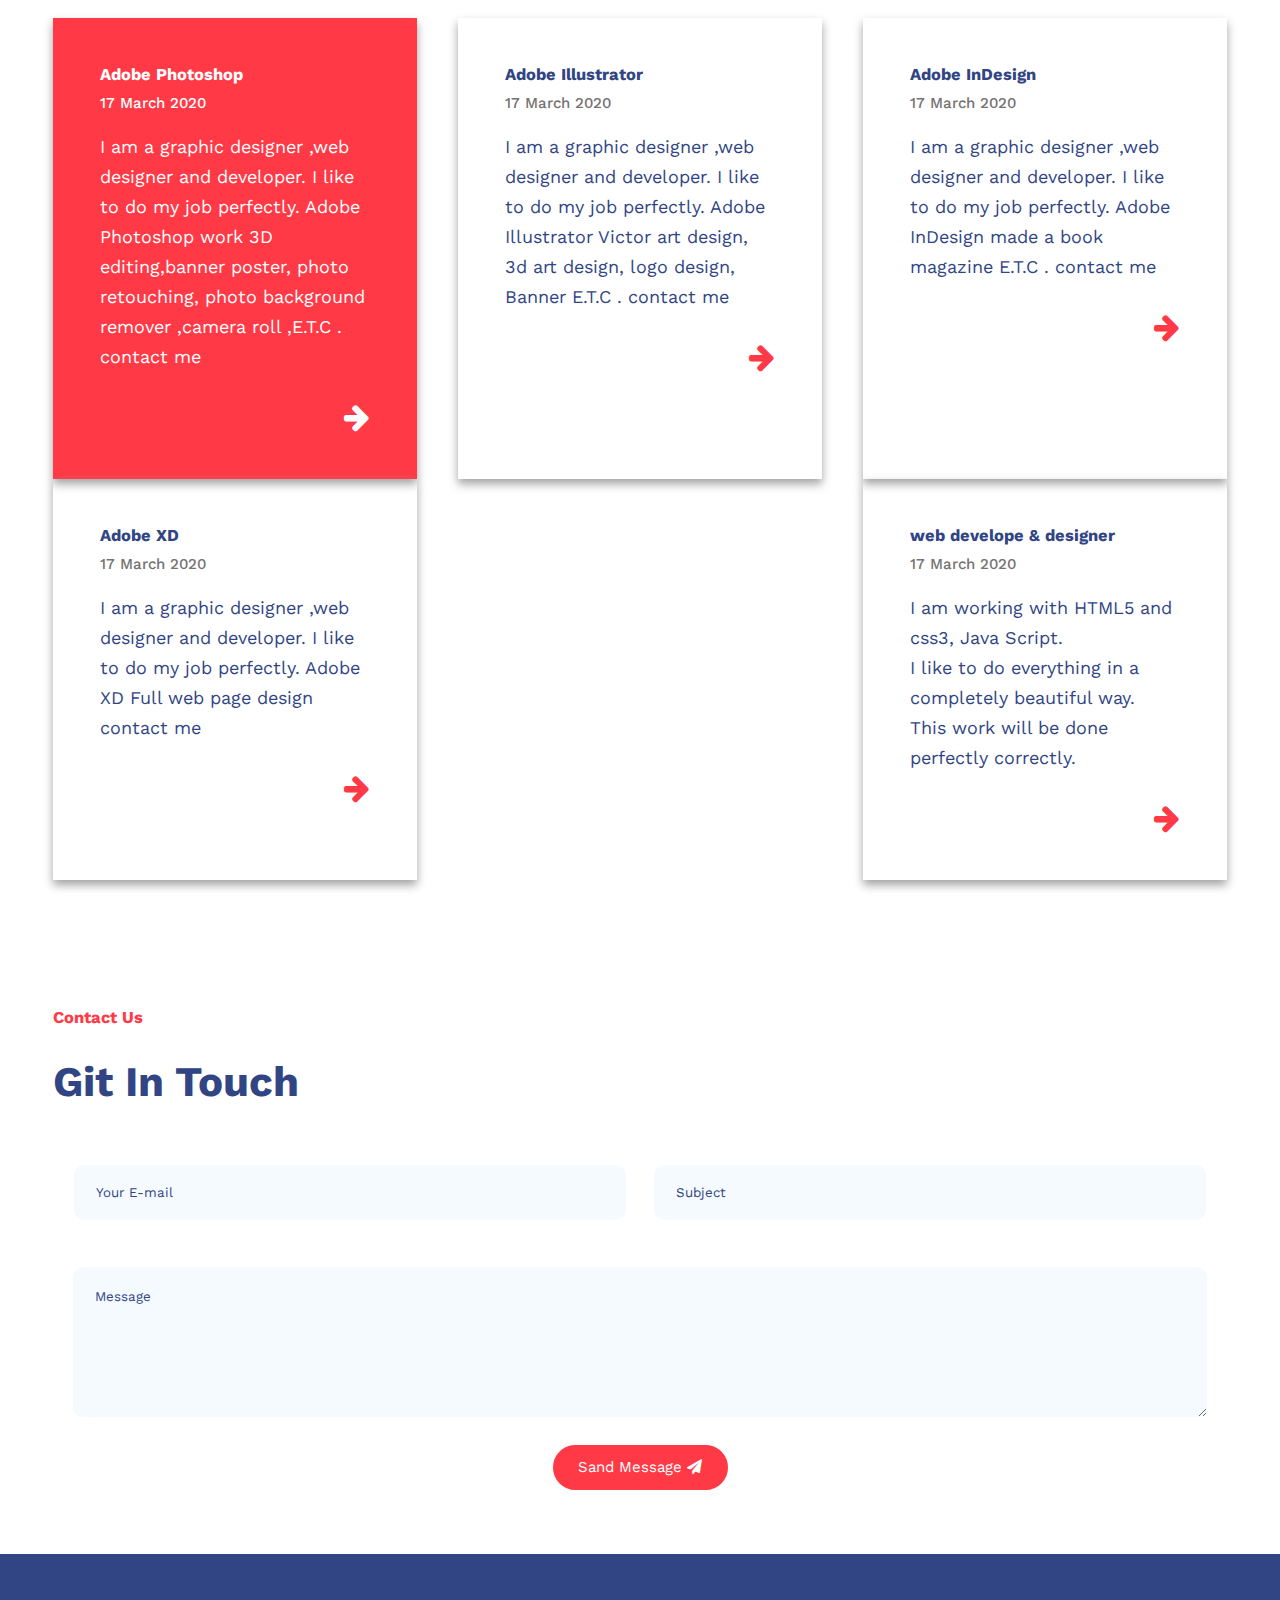
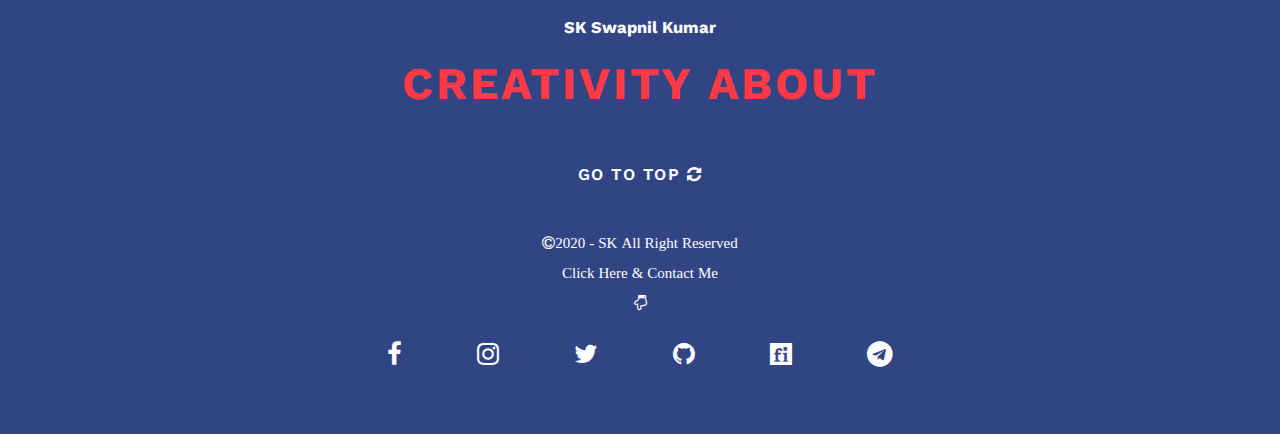
==== commit 0f5777ba: "now" ====
--- a/index.html
+++ b/index.html
@@ -112,7 +112,7 @@
 
     <!--Three-section starts-->
     <section class="three-section inner">
-        <h5 class="red-font">Check naw</h5>
+        <h5 class="red-font">Check now</h5>
         <h2>Check Our Service</h2>
         <div class="three-box2 flex">
             <div class="three-box red-box">
